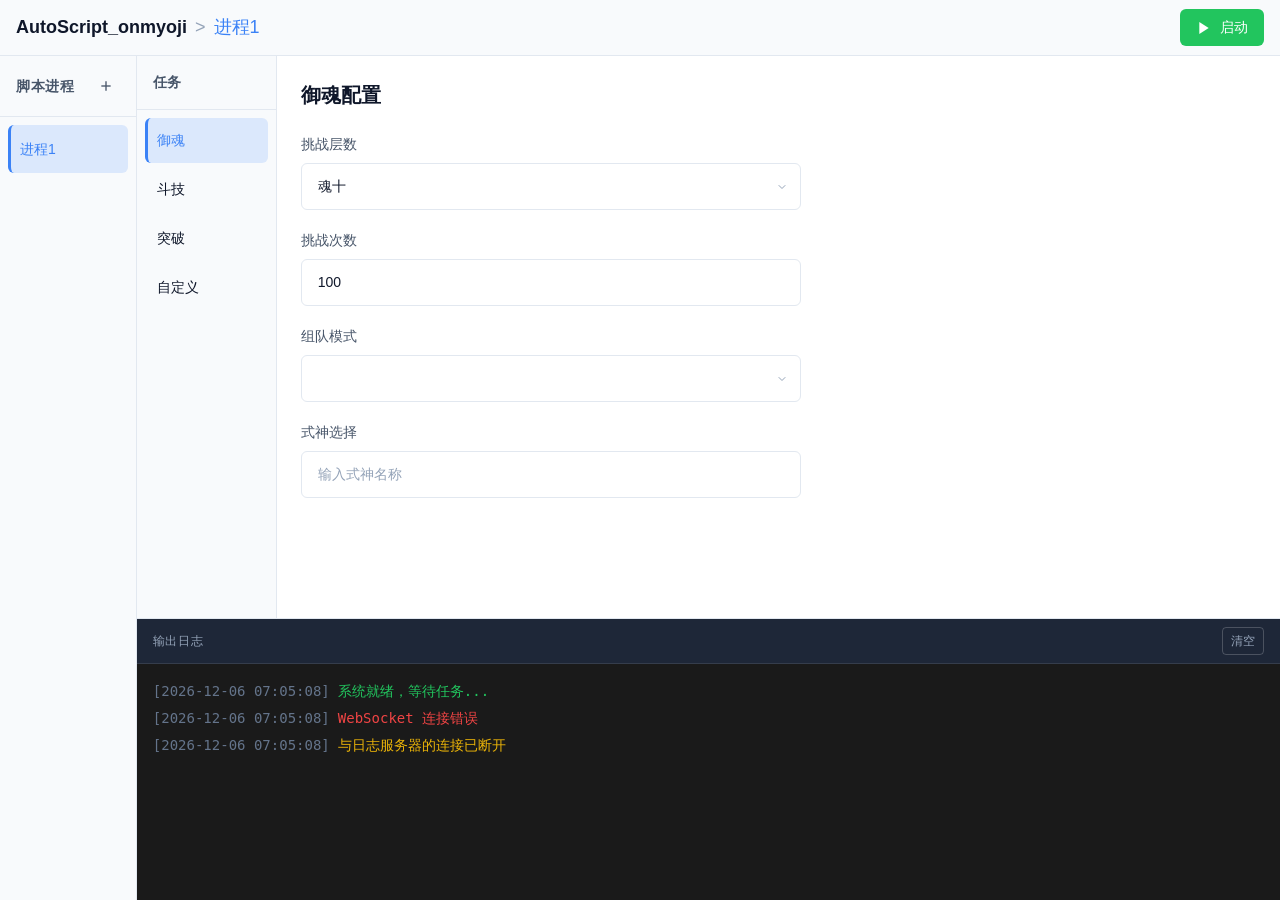
==== templates/index.html @ 451fe502 "first commit" ====
<!DOCTYPE html>
<html lang="zh-CN">
<head>
  <meta charset="UTF-8">
  <meta name="viewport" content="width=device-width, initial-scale=1.0">
  <title>AutoScript_onmyoji</title>
  <!-- 网页图标 -->
  <link rel="icon" href="/static/favicon.ico" type="image/x-icon">
  <!-- CSS 文件 -->
  <link rel="stylesheet" href="/static/css/variables.css">
  <link rel="stylesheet" href="/static/css/reset.css">
  <link rel="stylesheet" href="/static/css/layout.css">
  <link rel="stylesheet" href="/static/css/header.css">
  <link rel="stylesheet" href="/static/css/sidebar-process.css">
  <link rel="stylesheet" href="/static/css/sidebar-task.css">
  <link rel="stylesheet" href="/static/css/content.css">
  <link rel="stylesheet" href="/static/css/terminal.css">
  <link rel="stylesheet" href="/static/css/dialog.css">
  <link rel="stylesheet" href="/static/css/form.css">
</head>
<body>
  <!-- 顶部标题栏 -->
  <header class="header">
    <h1 class="header__title">
      <span class="header__title-main">AutoScript_onmyoji</span>
      <span class="header__title-separator" id="titleSeparator" style="display: none;"> &gt; </span>
      <span class="header__title-process" id="titleProcess"></span>
    </h1>
    <button class="header__start-btn" id="startBtn">
      <svg width="16" height="16" viewBox="0 0 24 24" fill="currentColor">
        <polygon points="5,3 19,12 5,21"></polygon>
      </svg>
      启动
    </button>
  </header>

  <!-- 主容器 -->
  <div class="main-container">
    <!-- 左侧进程侧边栏 -->
    <aside class="sidebar-process">
      <div class="sidebar-process__header">
        <h2 class="sidebar-process__title">脚本进程</h2>
        <button class="sidebar-process__add-btn" id="addProcessBtn" title="添加进程">
          <svg width="16" height="16" viewBox="0 0 24 24" fill="none" stroke="currentColor" stroke-width="2">
            <line x1="12" y1="5" x2="12" y2="19"></line>
            <line x1="5" y1="12" x2="19" y2="12"></line>
          </svg>
        </button>
      </div>
      <ul class="sidebar-process__list" id="processList">
        <!-- 进程列表项由 JavaScript 动态生成 -->
      </ul>
    </aside>

    <!-- 右侧内容区域 -->
    <div class="content-wrapper">
      <!-- 上方 2/3：任务侧边栏和内容 -->
      <div class="content-upper">
        <!-- 任务侧边栏 -->
        <aside class="sidebar-task">
          <h2 class="sidebar-task__title">任务</h2>
          <ul class="sidebar-task__list" id="taskList">
            <li class="sidebar-task__item active" data-task="yuhun">御魂</li>
            <li class="sidebar-task__item" data-task="douji">斗技</li>
            <li class="sidebar-task__item" data-task="tupo">突破</li>
            <li class="sidebar-task__item" data-task="custom">自定义</li>
          </ul>
        </aside>

        <!-- 任务内容区域 -->
        <main class="content-main" id="contentMain">
          <!-- 御魂配置 -->
          <div class="task-panel" id="panel-yuhun">
            <h3 class="task-panel__title">御魂配置</h3>
            <div class="form-group">
              <label class="form-label" for="yuhun-layer">挑战层数</label>
              <select class="form-select" id="yuhun-layer">
                <option value="10">魂十</option>
                <option value="11">魂十一</option>
                <option value="12">魂十二</option>
              </select>
            </div>
            <div class="form-group">
              <label class="form-label" for="yuhun-count">挑战次数</label>
              <input class="form-input" type="number" id="yuhun-count" value="100" min="1">
            </div>
            <div class="form-group">
              <label class="form-label" for="yuhun-team">组队模式</label>
              <select class="form-select" id="yuhun-team">
                <option value="solo">单人</option>
                <option value="leader">队长</option>
                <option value="member">队员</option>
              </select>
            </div>
            <div class="form-group">
              <label class="form-label" for="yuhun-shikigami">式神选择</label>
              <input class="form-input" type="text" id="yuhun-shikigami" placeholder="输入式神名称">
            </div>
          </div>

          <!-- 斗技配置 -->
          <div class="task-panel" id="panel-douji" style="display: none;">
            <h3 class="task-panel__title">斗技配置</h3>
            <div class="form-group">
              <label class="form-label" for="douji-count">挑战次数</label>
              <input class="form-input" type="number" id="douji-count" value="30" min="1">
            </div>
            <div class="form-group">
              <label class="form-label" for="douji-rank">目标段位</label>
              <select class="form-select" id="douji-rank">
                <option value="none">不限</option>
                <option value="gold">黄金</option>
                <option value="platinum">白金</option>
                <option value="diamond">钻石</option>
              </select>
            </div>
            <div class="form-group">
              <label class="form-label" for="douji-refresh">刷新对手</label>
              <select class="form-select" id="douji-refresh">
                <option value="auto">自动</option>
                <option value="manual">手动</option>
              </select>
            </div>
          </div>

          <!-- 突破配置 -->
          <div class="task-panel" id="panel-tupo" style="display: none;">
            <h3 class="task-panel__title">突破配置</h3>
            <div class="form-group">
              <label class="form-label" for="tupo-type">突破类型</label>
              <select class="form-select" id="tupo-type">
                <option value="personal">个人突破</option>
                <option value="realm">阴界之门</option>
              </select>
            </div>
            <div class="form-group">
              <label class="form-label" for="tupo-count">突破次数</label>
              <input class="form-input" type="number" id="tupo-count" value="30" min="1">
            </div>
            <div class="form-group">
              <label class="form-label" for="tupo-target">目标等级</label>
              <select class="form-select" id="tupo-target">
                <option value="any">任意</option>
                <option value="low">低等级优先</option>
                <option value="high">高等级优先</option>
              </select>
            </div>
            <div class="form-group">
              <label class="form-label" for="tupo-refresh">自动刷新</label>
              <select class="form-select" id="tupo-refresh">
                <option value="yes">是</option>
                <option value="no">否</option>
              </select>
            </div>
          </div>

          <!-- 自定义配置 -->
          <div class="task-panel" id="panel-custom" style="display: none;">
            <h3 class="task-panel__title">自定义脚本</h3>
            <p class="task-panel__text">请选择文件夹</p>
            <button class="btn btn--primary" id="selectFileBtn">
              <svg width="16" height="16" viewBox="0 0 24 24" fill="none" stroke="currentColor" stroke-width="2">
                <path d="M22 19a2 2 0 0 1-2 2H4a2 2 0 0 1-2-2V5a2 2 0 0 1 2-2h5l2 3h9a2 2 0 0 1 2 2z"></path>
              </svg>
              打开资源文件夹
            </button>
            <p class="task-panel__folder-path" id="fileName"></p>
          </div>
        </main>
      </div>

      <!-- 下方 1/3：终端界面 -->
      <div class="terminal">
        <div class="terminal__header">
          <span class="terminal__title">输出日志</span>
          <button class="terminal__clear-btn" id="clearTerminalBtn" title="清空日志">清空</button>
        </div>
        <div class="terminal__body" id="terminalBody">
          <div class="terminal__line">[2024-01-15 10:30:00] 系统就绪，等待任务...</div>
        </div>
      </div>
    </div>
  </div>

  <!-- 添加进程对话框 -->
  <div class="dialog-overlay" id="addProcessDialog" style="display: none;">
    <div class="dialog">
      <div class="dialog__header">
        <h3 class="dialog__title">添加进程</h3>
        <button class="dialog__close-btn" id="closeAddDialogBtn">&times;</button>
      </div>
      <div class="dialog__body">
        <div class="form-group">
          <label class="form-label" for="newProcessName">进程名称</label>
          <input class="form-input" type="text" id="newProcessName" placeholder="输入进程名称">
        </div>
      </div>
      <div class="dialog__footer">
        <button class="btn btn--secondary" id="cancelAddBtn">取消</button>
        <button class="btn btn--primary" id="confirmAddBtn">确定</button>
      </div>
    </div>
  </div>

  <!-- 重命名进程对话框 -->
  <div class="dialog-overlay" id="renameProcessDialog" style="display: none;">
    <div class="dialog">
      <div class="dialog__header">
        <h3 class="dialog__title">重命名进程</h3>
        <button class="dialog__close-btn" id="closeRenameDialogBtn">&times;</button>
      </div>
      <div class="dialog__body">
        <div class="form-group">
          <label class="form-label" for="renameProcessName">新名称</label>
          <input class="form-input" type="text" id="renameProcessName" placeholder="输入新名称">
        </div>
      </div>
      <div class="dialog__footer">
        <button class="btn btn--secondary" id="cancelRenameBtn">取消</button>
        <button class="btn btn--primary" id="confirmRenameBtn">确定</button>
      </div>
    </div>
  </div>

  <!-- JavaScript 文件 -->
  <script src="/static/js/state.js"></script>
  <script src="/static/js/process.js"></script>
  <script src="/static/js/task.js"></script>
  <script src="/static/js/terminal.js"></script>
  <script src="/static/js/dialog.js"></script>
  <script src="/static/js/app.js"></script>
</body>
</html>
---- static/css/variables.css ----
/**
 * CSS 变量定义
 * 统一管理颜色、字体、间距等设计标记
 */

:root {
  /* ==================== 颜色系统 ==================== */
  
  /* 主色调 - 蓝色系 */
  --color-primary: #3b82f6;
  --color-primary-hover: #2563eb;
  --color-primary-light: rgba(59, 130, 246, 0.1);
  
  /* 背景色 */
  --color-bg-main: #ffffff;        /* 主背景 - 白色 */
  --color-bg-sidebar: #f8fafc;     /* 侧边栏背景 - 浅灰 */
  --color-bg-content: #ffffff;     /* 内容区背景 - 白色 */
  --color-bg-card: #f1f5f9;        /* 卡片/面板背景 */
  --color-bg-input: #ffffff;       /* 输入框背景 */
  --color-bg-terminal: #1a1a1a;    /* 终端背景 - 深黑 */
  
  /* 文字颜色 */
  --color-text-primary: #0f172a;   /* 主要文字 - 深色 */
  --color-text-secondary: #475569; /* 次要文字 - 灰色 */
  --color-text-muted: #94a3b8;     /* 淡化文字 */
  --color-text-terminal: #e2e8f0;  /* 终端文字 - 浅灰白 */
  
  /* 边框颜色 */
  --color-border: #e2e8f0;
  --color-border-light: #cbd5e1;
  --color-border-focus: #3b82f6;
  
  /* 状态颜色 */
  --color-success: #22c55e;
  --color-warning: #eab308;
  --color-error: #ef4444;
  --color-info: #3b82f6;
  
  /* 选中/高亮 */
  --color-selected: rgba(59, 130, 246, 0.15);
  --color-hover: rgba(0, 0, 0, 0.04);
  
  /* ==================== 字体系统 ==================== */
  
  --font-family-sans: -apple-system, BlinkMacSystemFont, "Segoe UI", Roboto, "Helvetica Neue", Arial, sans-serif;
  --font-family-mono: "SF Mono", "Fira Code", "Fira Mono", "Roboto Mono", Menlo, Monaco, Consolas, monospace;
  
  /* 字体大小 */
  --font-size-xs: 0.75rem;     /* 12px */
  --font-size-sm: 0.875rem;    /* 14px */
  --font-size-base: 1rem;      /* 16px */
  --font-size-lg: 1.125rem;    /* 18px */
  --font-size-xl: 1.25rem;     /* 20px */
  --font-size-2xl: 1.5rem;     /* 24px */
  
  /* 字重 */
  --font-weight-normal: 400;
  --font-weight-medium: 500;
  --font-weight-semibold: 600;
  --font-weight-bold: 700;
  
  /* 行高 */
  --line-height-tight: 1.25;
  --line-height-normal: 1.5;
  --line-height-relaxed: 1.625;
  
  /* ==================== 间距系统 ==================== */
  
  --spacing-1: 0.25rem;   /* 4px */
  --spacing-2: 0.5rem;    /* 8px */
  --spacing-3: 0.75rem;   /* 12px */
  --spacing-4: 1rem;      /* 16px */
  --spacing-5: 1.25rem;   /* 20px */
  --spacing-6: 1.5rem;    /* 24px */
  --spacing-8: 2rem;      /* 32px */
  
  /* ==================== 圆角 ==================== */
  
  --radius-sm: 0.25rem;   /* 4px */
  --radius-md: 0.375rem;  /* 6px */
  --radius-lg: 0.5rem;    /* 8px */
  --radius-xl: 0.75rem;   /* 12px */
  
  /* ==================== 阴影 ==================== */
  
  --shadow-sm: 0 1px 2px 0 rgba(0, 0, 0, 0.05);
  --shadow-md: 0 4px 6px -1px rgba(0, 0, 0, 0.1), 0 2px 4px -2px rgba(0, 0, 0, 0.1);
  --shadow-lg: 0 10px 15px -3px rgba(0, 0, 0, 0.1), 0 4px 6px -4px rgba(0, 0, 0, 0.1);
  --shadow-dialog: 0 25px 50px -12px rgba(0, 0, 0, 0.5);
  
  /* ==================== 过渡动画 ==================== */
  
  --transition-fast: 150ms ease;
  --transition-normal: 200ms ease;
  --transition-slow: 300ms ease;
  
  /* ==================== 尺寸 ==================== */
  
  --header-height: 56px;
  --sidebar-process-width: 200px;
  --sidebar-task-width: 140px;
}
---- static/css/layout.css ----
/**
 * 布局样式
 * 定义整体页面结构
 */

/* 主容器 - 使用 Flexbox 布局 */
.main-container {
  display: flex;
  height: calc(100vh - var(--header-height));
  overflow: hidden;
}

/* 右侧内容包装器 */
.content-wrapper {
  display: flex;
  flex-direction: column;
  flex: 1;
  min-width: 0;
  overflow: hidden;
}

/* 上方 2/3 区域 */
.content-upper {
  display: flex;
  flex: 2;
  min-height: 0;
  overflow: hidden;
}

/* 内容主区域 */
.content-main {
  flex: 1;
  padding: var(--spacing-6);
  background-color: var(--color-bg-content);
  overflow-y: auto;
  min-width: 0;
}

/* ==================== 响应式 - 手机竖屏 ==================== */
@media (max-width: 480px) {
  .main-container {
    flex-direction: column;
    height: calc(100vh - 48px);
  }
  
  .content-upper {
    flex-direction: column;
    flex: 1;
  }
  
  .content-main {
    padding: var(--spacing-4);
  }
}

/* ==================== 响应式 - 平板 ==================== */
@media (min-width: 481px) and (max-width: 768px) {
  .main-container {
    flex-direction: column;
  }
  
  .content-upper {
    flex-direction: row;
    flex: 1;
  }
  
  .content-main {
    padding: var(--spacing-4);
  }
}

/* ==================== 手机横屏 ==================== */
@media (max-height: 500px) and (orientation: landscape) {
  .main-container {
    flex-direction: row;
    height: calc(100vh - 48px);
  }
  
  .content-wrapper {
    flex: 1;
    min-width: 0;
  }
  
  .content-upper {
    flex-direction: row;
    flex: 1;
  }
  
  .content-main {
    flex: 1;
    padding: var(--spacing-3);
    overflow-y: auto;
  }
}
---- static/css/header.css ----
/**
 * 顶部标题栏样式
 */

.header {
  display: flex;
  align-items: center;
  justify-content: space-between;
  height: var(--header-height);
  padding: 0 var(--spacing-4);
  background-color: var(--color-bg-sidebar);
  border-bottom: 1px solid var(--color-border);
  gap: var(--spacing-4);
}

/* 左侧区域 */
.header__left {
  display: flex;
  align-items: center;
  flex: 1;
  min-width: 0;
}

/* 右侧区域 */
.header__right {
  display: flex;
  align-items: center;
  flex-shrink: 0;
}

/* 标题 */
.header__title {
  display: flex;
  align-items: center;
  gap: var(--spacing-2);
  font-size: var(--font-size-lg);
  font-weight: var(--font-weight-semibold);
  color: var(--color-text-primary);
  min-width: 0;
  overflow: hidden;
}

.header__title-main {
  color: var(--color-text-primary);
  white-space: nowrap;
}

.header__title-separator {
  color: var(--color-text-muted);
  font-weight: var(--font-weight-normal);
  flex-shrink: 0;
}

.header__title-process {
  color: var(--color-primary);
  font-weight: var(--font-weight-medium);
  overflow: hidden;
  text-overflow: ellipsis;
  white-space: nowrap;
}

/* 启动按钮 */
.header__start-btn {
  display: flex;
  align-items: center;
  justify-content: center;
  gap: var(--spacing-2);
  padding: var(--spacing-2) var(--spacing-4);
  font-size: var(--font-size-sm);
  font-weight: var(--font-weight-medium);
  color: #ffffff;
  background-color: #22c55e;
  border: none;
  border-radius: var(--radius-md);
  cursor: pointer;
  transition: all var(--transition-fast);
  white-space: nowrap;
}

.header__start-btn:hover {
  background-color: #16a34a;
}

.header__start-btn:active {
  transform: scale(0.98);
}

.header__start-btn svg {
  flex-shrink: 0;
}

/* ==================== 响应式 - 手机 ==================== */
@media (max-width: 480px) {
  .header {
    padding: 0 var(--spacing-3);
    height: 48px;
  }
  
  .header__title {
    font-size: var(--font-size-base);
  }
  
  .header__title-main {
    display: none;
  }
  
  .header__title-separator {
    display: none !important;
  }
  
  .header__title-process {
    font-size: var(--font-size-base);
  }
  
  /* 手机上只显示当前进程名，如果没有则显示简称 */
  .header__title::before {
    content: "AutoScript";
    color: var(--color-text-primary);
    font-weight: var(--font-weight-semibold);
  }
  
  .header__title:has(.header__title-process:not(:empty))::before {
    display: none;
  }
  
  .header__start-btn {
    padding: var(--spacing-2);
  }
  
  .header__start-btn-text {
    display: none;
  }
}

/* 平板适配 */
@media (min-width: 481px) and (max-width: 768px) {
  .header {
    padding: 0 var(--spacing-4);
  }
  
  .header__title {
    font-size: var(--font-size-base);
  }
}
---- static/css/sidebar-process.css ----
/**
 * 脚本进程侧边栏样式
 */

.sidebar-process {
  display: flex;
  flex-direction: column;
  width: auto;
  min-width: 120px;
  max-width: 280px;
  background-color: var(--color-bg-sidebar);
  border-right: 1px solid var(--color-border);
}

/* 侧边栏头部 */
.sidebar-process__header {
  display: flex;
  align-items: center;
  justify-content: space-between;
  padding: var(--spacing-4);
  border-bottom: 1px solid var(--color-border);
}

.sidebar-process__title {
  font-size: var(--font-size-sm);
  font-weight: var(--font-weight-semibold);
  color: var(--color-text-secondary);
  text-transform: uppercase;
  letter-spacing: 0.05em;
}

/* 添加按钮 */
.sidebar-process__add-btn {
  display: flex;
  align-items: center;
  justify-content: center;
  width: 28px;
  height: 28px;
  color: var(--color-text-secondary);
  border-radius: var(--radius-md);
  transition: all var(--transition-fast);
}

.sidebar-process__add-btn:hover {
  color: var(--color-text-primary);
  background-color: var(--color-hover);
}

/* 进程列表 */
.sidebar-process__list {
  flex: 1;
  overflow-y: auto;
  padding: var(--spacing-2);
}

/* 进程列表项 */
.sidebar-process__item {
  display: flex;
  align-items: center;
  justify-content: space-between;
  padding: var(--spacing-3) var(--spacing-3);
  margin-bottom: var(--spacing-1);
  border-radius: var(--radius-md);
  cursor: pointer;
  transition: all var(--transition-fast);
}

.sidebar-process__item:hover {
  background-color: var(--color-hover);
}

/* 选中状态 */
.sidebar-process__item.active {
  background-color: var(--color-selected);
  border-left: 3px solid var(--color-primary);
  padding-left: calc(var(--spacing-3) - 3px);
}

.sidebar-process__item.active .sidebar-process__item-name {
  color: var(--color-primary);
  font-weight: var(--font-weight-medium);
}

/* 进程名称 */
.sidebar-process__item-name {
  font-size: var(--font-size-sm);
  color: var(--color-text-primary);
  white-space: nowrap;
  padding-right: var(--spacing-2);
}

/* 操作按钮组 */
.sidebar-process__item-actions {
  display: flex;
  gap: var(--spacing-1);
  opacity: 0;
  transition: opacity var(--transition-fast);
}

.sidebar-process__item:hover .sidebar-process__item-actions {
  opacity: 1;
}

/* 单个操作按钮 */
.sidebar-process__action-btn {
  display: flex;
  align-items: center;
  justify-content: center;
  width: 24px;
  height: 24px;
  color: var(--color-text-muted);
  border-radius: var(--radius-sm);
  transition: all var(--transition-fast);
}

.sidebar-process__action-btn:hover {
  color: var(--color-text-primary);
  background-color: var(--color-bg-card);
}

/* 删除按钮悬停效果 */
.sidebar-process__action-btn--delete:hover {
  color: var(--color-error);
}

/* ==================== 响应式 - 手机竖屏 ==================== */
@media (max-width: 480px) {
  .sidebar-process {
    width: 100%;
    max-width: none;
    min-width: auto;
    max-height: 140px;
    border-right: none;
    border-bottom: 1px solid var(--color-border);
  }
  
  .sidebar-process__header {
    padding: var(--spacing-3);
  }
  
  .sidebar-process__list {
    display: flex;
    flex-wrap: wrap;
    gap: var(--spacing-2);
    padding: var(--spacing-2) var(--spacing-3);
  }
  
  .sidebar-process__item {
    flex: 0 0 auto;
    padding: var(--spacing-2) var(--spacing-3);
    margin-bottom: 0;
  }
  
  .sidebar-process__item-actions {
    opacity: 1;
    margin-left: var(--spacing-2);
  }
}

/* ==================== 响应式 - 平板 ==================== */
@media (min-width: 481px) and (max-width: 768px) {
  .sidebar-process {
    width: 100%;
    max-width: none;
    min-width: auto;
    max-height: 160px;
    border-right: none;
    border-bottom: 1px solid var(--color-border);
  }
  
  .sidebar-process__list {
    display: flex;
    flex-wrap: wrap;
    gap: var(--spacing-2);
  }
  
  .sidebar-process__item {
    flex: 0 0 auto;
    margin-bottom: 0;
  }
}

/* ==================== 手机横屏 ==================== */
@media (max-height: 500px) and (orientation: landscape) {
  .sidebar-process {
    width: auto;
    min-width: 100px;
    max-width: 160px;
    max-height: none;
    height: 100%;
    border-bottom: none;
    border-right: 1px solid var(--color-border);
  }
  
  .sidebar-process__header {
    padding: var(--spacing-2);
  }
  
  .sidebar-process__title {
    font-size: var(--font-size-xs);
  }
  
  .sidebar-process__list {
    display: block;
    padding: var(--spacing-1);
  }
  
  .sidebar-process__item {
    padding: var(--spacing-2);
  }
  
  .sidebar-process__item-name {
    font-size: var(--font-size-xs);
  }
}
---- static/css/sidebar-task.css ----
/**
 * 任务侧边栏样式
 */

.sidebar-task {
  display: flex;
  flex-direction: column;
  width: var(--sidebar-task-width);
  min-width: var(--sidebar-task-width);
  background-color: var(--color-bg-sidebar);
  border-right: 1px solid var(--color-border);
}

/* 侧边栏标题 */
.sidebar-task__title {
  padding: var(--spacing-4);
  font-size: var(--font-size-sm);
  font-weight: var(--font-weight-semibold);
  color: var(--color-text-secondary);
  text-transform: uppercase;
  letter-spacing: 0.05em;
  border-bottom: 1px solid var(--color-border);
}

/* 任务列表 */
.sidebar-task__list {
  flex: 1;
  overflow-y: auto;
  padding: var(--spacing-2);
}

/* 任务列表项 */
.sidebar-task__item {
  padding: var(--spacing-3);
  margin-bottom: var(--spacing-1);
  font-size: var(--font-size-sm);
  color: var(--color-text-primary);
  border-radius: var(--radius-md);
  cursor: pointer;
  transition: all var(--transition-fast);
}

.sidebar-task__item:hover {
  background-color: var(--color-hover);
}

/* 选中状态 */
.sidebar-task__item.active {
  background-color: var(--color-selected);
  color: var(--color-primary);
  font-weight: var(--font-weight-medium);
  border-left: 3px solid var(--color-primary);
  padding-left: calc(var(--spacing-3) - 3px);
}

/* ==================== 响应式 - 手机竖屏 ==================== */
@media (max-width: 480px) {
  .sidebar-task {
    width: 100%;
    min-width: auto;
    max-height: 50px;
    border-right: none;
    border-bottom: 1px solid var(--color-border);
  }
  
  .sidebar-task__title {
    display: none;
  }
  
  .sidebar-task__list {
    display: flex;
    gap: var(--spacing-1);
    padding: var(--spacing-2);
    overflow-x: auto;
    overflow-y: hidden;
  }
  
  .sidebar-task__item {
    flex: 0 0 auto;
    padding: var(--spacing-2) var(--spacing-3);
    margin-bottom: 0;
    white-space: nowrap;
  }
  
  .sidebar-task__item.active {
    border-left: none;
    border-bottom: 2px solid var(--color-primary);
    padding-left: var(--spacing-3);
    padding-bottom: calc(var(--spacing-2) - 2px);
  }
}

/* ==================== 响应式 - 平板 ==================== */
@media (min-width: 481px) and (max-width: 768px) {
  .sidebar-task {
    width: 120px;
    min-width: 120px;
  }
  
  .sidebar-task__title {
    padding: var(--spacing-3);
  }
}

/* ==================== 手机横屏 ==================== */
@media (max-height: 500px) and (orientation: landscape) {
  .sidebar-task {
    width: auto;
    min-width: 80px;
    max-width: 100px;
  }
  
  .sidebar-task__title {
    padding: var(--spacing-2);
    font-size: var(--font-size-xs);
  }
  
  .sidebar-task__list {
    padding: var(--spacing-1);
  }
  
  .sidebar-task__item {
    padding: var(--spacing-2);
    font-size: var(--font-size-xs);
  }
}
---- static/css/content.css ----
/**
 * 内容区域样式
 * 任务配置面板
 */

/* 任务面板 */
.task-panel {
  max-width: 500px;
}

/* 面板标题 */
.task-panel__title {
  margin-bottom: var(--spacing-6);
  font-size: var(--font-size-xl);
  font-weight: var(--font-weight-semibold);
  color: var(--color-text-primary);
}

/* 面板文本 */
.task-panel__text {
  margin-bottom: var(--spacing-4);
  font-size: var(--font-size-base);
  color: var(--color-text-secondary);
}

/* 文件夹路径显示 */
.task-panel__folder-path {
  margin-top: var(--spacing-4);
  padding: var(--spacing-3);
  font-family: var(--font-family-mono);
  font-size: var(--font-size-sm);
  color: var(--color-text-secondary);
  background-color: var(--color-bg-card);
  border-radius: var(--radius-md);
  word-break: break-all;
}

.task-panel__folder-path:empty {
  display: none;
}

/* ==================== 响应式 - 手机竖屏 ==================== */
@media (max-width: 480px) {
  .task-panel {
    max-width: none;
  }
  
  .task-panel__title {
    margin-bottom: var(--spacing-4);
    font-size: var(--font-size-lg);
  }
  
  .task-panel__text {
    font-size: var(--font-size-sm);
  }
}

/* ==================== 手机横屏 ==================== */
@media (max-height: 500px) and (orientation: landscape) {
  .task-panel__title {
    margin-bottom: var(--spacing-3);
    font-size: var(--font-size-base);
  }
  
  .task-panel__text {
    margin-bottom: var(--spacing-2);
    font-size: var(--font-size-sm);
  }
}
---- static/css/terminal.css ----
/**
 * 终端界面样式
 * 类终端的日志输出界面
 */

.terminal {
  display: flex;
  flex-direction: column;
  flex: 1;
  min-height: 150px;
  background-color: var(--color-bg-terminal);
  border-top: 1px solid var(--color-border);
}

/* 终端头部 */
.terminal__header {
  display: flex;
  align-items: center;
  justify-content: space-between;
  padding: var(--spacing-2) var(--spacing-4);
  background-color: rgba(30, 41, 59, 0.9);
  border-bottom: 1px solid rgba(255, 255, 255, 0.1);
}

.terminal__title {
  font-size: var(--font-size-xs);
  font-weight: var(--font-weight-medium);
  color: #94a3b8;
  text-transform: uppercase;
  letter-spacing: 0.05em;
}

.terminal__clear-btn {
  padding: var(--spacing-1) var(--spacing-2);
  font-size: var(--font-size-xs);
  color: #94a3b8;
  background-color: transparent;
  border: 1px solid rgba(255, 255, 255, 0.2);
  border-radius: var(--radius-sm);
  transition: all var(--transition-fast);
}

.terminal__clear-btn:hover {
  color: #e2e8f0;
  border-color: rgba(255, 255, 255, 0.4);
}

/* 终端主体 */
.terminal__body {
  flex: 1;
  padding: var(--spacing-4);
  overflow-y: auto;
  font-family: var(--font-family-mono);
  font-size: var(--font-size-sm);
  line-height: var(--line-height-relaxed);
}

/* 日志行 */
.terminal__line {
  color: var(--color-text-terminal);
  margin-bottom: var(--spacing-1);
  word-break: break-all;
}

/* 不同类型的日志 */
.terminal__line--info {
  color: var(--color-info);
}

.terminal__line--warning {
  color: var(--color-warning);
}

.terminal__line--error {
  color: var(--color-error);
}

.terminal__line--success {
  color: var(--color-success);
}

/* 时间戳样式 */
.terminal__timestamp {
  color: #64748b;
  margin-right: var(--spacing-2);
}

/* ==================== 响应式 - 手机竖屏 ==================== */
@media (max-width: 480px) {
  .terminal {
    min-height: 120px;
    max-height: 200px;
  }
  
  .terminal__header {
    padding: var(--spacing-2) var(--spacing-3);
  }
  
  .terminal__body {
    padding: var(--spacing-3);
    font-size: var(--font-size-xs);
  }
}

/* ==================== 响应式 - 平板 ==================== */
@media (min-width: 481px) and (max-width: 768px) {
  .terminal {
    min-height: 150px;
    max-height: 250px;
  }
}

/* ==================== 手机横屏 ==================== */
@media (max-height: 500px) and (orientation: landscape) {
  .terminal {
    flex: 0 0 30%;
    min-height: 80px;
    max-height: 120px;
  }
  
  .terminal__header {
    padding: var(--spacing-1) var(--spacing-2);
  }
  
  .terminal__body {
    padding: var(--spacing-2);
    font-size: var(--font-size-xs);
  }
}
---- static/css/dialog.css ----
/**
 * 对话框样式
 * 弹出窗口和模态框
 */

/* 遮罩层 */
.dialog-overlay {
  position: fixed;
  inset: 0;
  display: flex;
  align-items: center;
  justify-content: center;
  background-color: rgba(0, 0, 0, 0.6);
  z-index: 1000;
  animation: fadeIn var(--transition-fast);
}

/* 对话框容器 */
.dialog {
  width: 100%;
  max-width: 400px;
  margin: var(--spacing-4);
  background-color: var(--color-bg-sidebar);
  border: 1px solid var(--color-border);
  border-radius: var(--radius-xl);
  box-shadow: var(--shadow-dialog);
  animation: slideIn var(--transition-normal);
}

/* 对话框头部 */
.dialog__header {
  display: flex;
  align-items: center;
  justify-content: space-between;
  padding: var(--spacing-4) var(--spacing-6);
  border-bottom: 1px solid var(--color-border);
}

.dialog__title {
  font-size: var(--font-size-lg);
  font-weight: var(--font-weight-semibold);
  color: var(--color-text-primary);
}

.dialog__close-btn {
  display: flex;
  align-items: center;
  justify-content: center;
  width: 32px;
  height: 32px;
  font-size: var(--font-size-xl);
  color: var(--color-text-muted);
  border-radius: var(--radius-md);
  transition: all var(--transition-fast);
}

.dialog__close-btn:hover {
  color: var(--color-text-primary);
  background-color: var(--color-hover);
}

/* 对话框主体 */
.dialog__body {
  padding: var(--spacing-6);
}

/* 对话框底部 */
.dialog__footer {
  display: flex;
  justify-content: flex-end;
  gap: var(--spacing-3);
  padding: var(--spacing-4) var(--spacing-6);
  border-top: 1px solid var(--color-border);
}

/* 动画 */
@keyframes fadeIn {
  from {
    opacity: 0;
  }
  to {
    opacity: 1;
  }
}

@keyframes slideIn {
  from {
    opacity: 0;
    transform: scale(0.95) translateY(-10px);
  }
  to {
    opacity: 1;
    transform: scale(1) translateY(0);
  }
}

/* ==================== 响应式 - 手机 ==================== */
@media (max-width: 480px) {
  .dialog {
    max-width: none;
    margin: var(--spacing-3);
    border-radius: var(--radius-lg);
  }
  
  .dialog__header {
    padding: var(--spacing-3) var(--spacing-4);
  }
  
  .dialog__title {
    font-size: var(--font-size-base);
  }
  
  .dialog__body {
    padding: var(--spacing-4);
  }
  
  .dialog__footer {
    padding: var(--spacing-3) var(--spacing-4);
    flex-direction: column;
  }
  
  .dialog__footer .btn {
    width: 100%;
  }
}
---- static/css/form.css ----
/**
 * 表单元素样式
 * 输入框、选择框、按钮等
 */

/* 表单组 */
.form-group {
  margin-bottom: var(--spacing-5);
}

/* 标签 */
.form-label {
  display: block;
  margin-bottom: var(--spacing-2);
  font-size: var(--font-size-sm);
  font-weight: var(--font-weight-medium);
  color: var(--color-text-secondary);
}

/* 输入框 */
.form-input {
  width: 100%;
  padding: var(--spacing-3) var(--spacing-4);
  font-size: var(--font-size-sm);
  color: var(--color-text-primary);
  background-color: var(--color-bg-input);
  border: 1px solid var(--color-border);
  border-radius: var(--radius-md);
  outline: none;
  transition: all var(--transition-fast);
}

.form-input:hover {
  border-color: var(--color-border-light);
}

.form-input:focus {
  border-color: var(--color-border-focus);
  box-shadow: 0 0 0 2px var(--color-primary-light);
}

.form-input::placeholder {
  color: var(--color-text-muted);
}

/* 选择框 */
.form-select {
  width: 100%;
  padding: var(--spacing-3) var(--spacing-4);
  font-size: var(--font-size-sm);
  color: var(--color-text-primary);
  background-color: var(--color-bg-input);
  border: 1px solid var(--color-border);
  border-radius: var(--radius-md);
  outline: none;
  cursor: pointer;
  transition: all var(--transition-fast);
  appearance: none;
  background-image: url("data:image/svg+xml,%3Csvg xmlns='http://www.w3.org/2000/svg' width='12' height='12' viewBox='0 0 24 24' fill='none' stroke='%2394a3b8' stroke-width='2' stroke-linecap='round' stroke-linejoin='round'%3E%3Cpolyline points='6 9 12 15 18 9'%3E%3C/polyline%3E%3C/svg%3E");
  background-repeat: no-repeat;
  background-position: right var(--spacing-3) center;
  padding-right: var(--spacing-8);
}

.form-select:hover {
  border-color: var(--color-border-light);
}

.form-select:focus {
  border-color: var(--color-border-focus);
  box-shadow: 0 0 0 2px var(--color-primary-light);
}

/* 选择框选项 */
.form-select option {
  background-color: var(--color-bg-sidebar);
  color: var(--color-text-primary);
}

/* 按钮基础样式 */
.btn {
  display: inline-flex;
  align-items: center;
  justify-content: center;
  gap: var(--spacing-2);
  padding: var(--spacing-3) var(--spacing-5);
  font-size: var(--font-size-sm);
  font-weight: var(--font-weight-medium);
  border-radius: var(--radius-md);
  transition: all var(--transition-fast);
  cursor: pointer;
}

/* 主要按钮 */
.btn--primary {
  color: var(--color-text-primary);
  background-color: var(--color-primary);
  border: none;
}

.btn--primary:hover {
  background-color: var(--color-primary-hover);
}

/* 次要按钮 */
.btn--secondary {
  color: var(--color-text-primary);
  background-color: transparent;
  border: 1px solid var(--color-border);
}

.btn--secondary:hover {
  background-color: var(--color-hover);
  border-color: var(--color-border-light);
}

/* 禁用状态 */
.btn:disabled {
  opacity: 0.5;
  cursor: not-allowed;
}

/* ==================== 响应式 - 手机竖屏 ==================== */
@media (max-width: 480px) {
  .form-group {
    margin-bottom: var(--spacing-4);
  }
  
  .form-input,
  .form-select {
    padding: var(--spacing-2) var(--spacing-3);
    font-size: var(--font-size-base);
  }
  
  .btn {
    padding: var(--spacing-2) var(--spacing-4);
    width: 100%;
  }
}

/* ==================== 手机横屏 ==================== */
@media (max-height: 500px) and (orientation: landscape) {
  .form-group {
    margin-bottom: var(--spacing-3);
  }
  
  .form-label {
    font-size: var(--font-size-xs);
    margin-bottom: var(--spacing-1);
  }
  
  .form-input,
  .form-select {
    padding: var(--spacing-2);
    font-size: var(--font-size-xs);
  }
  
  .btn {
    padding: var(--spacing-2) var(--spacing-3);
    font-size: var(--font-size-xs);
  }
}
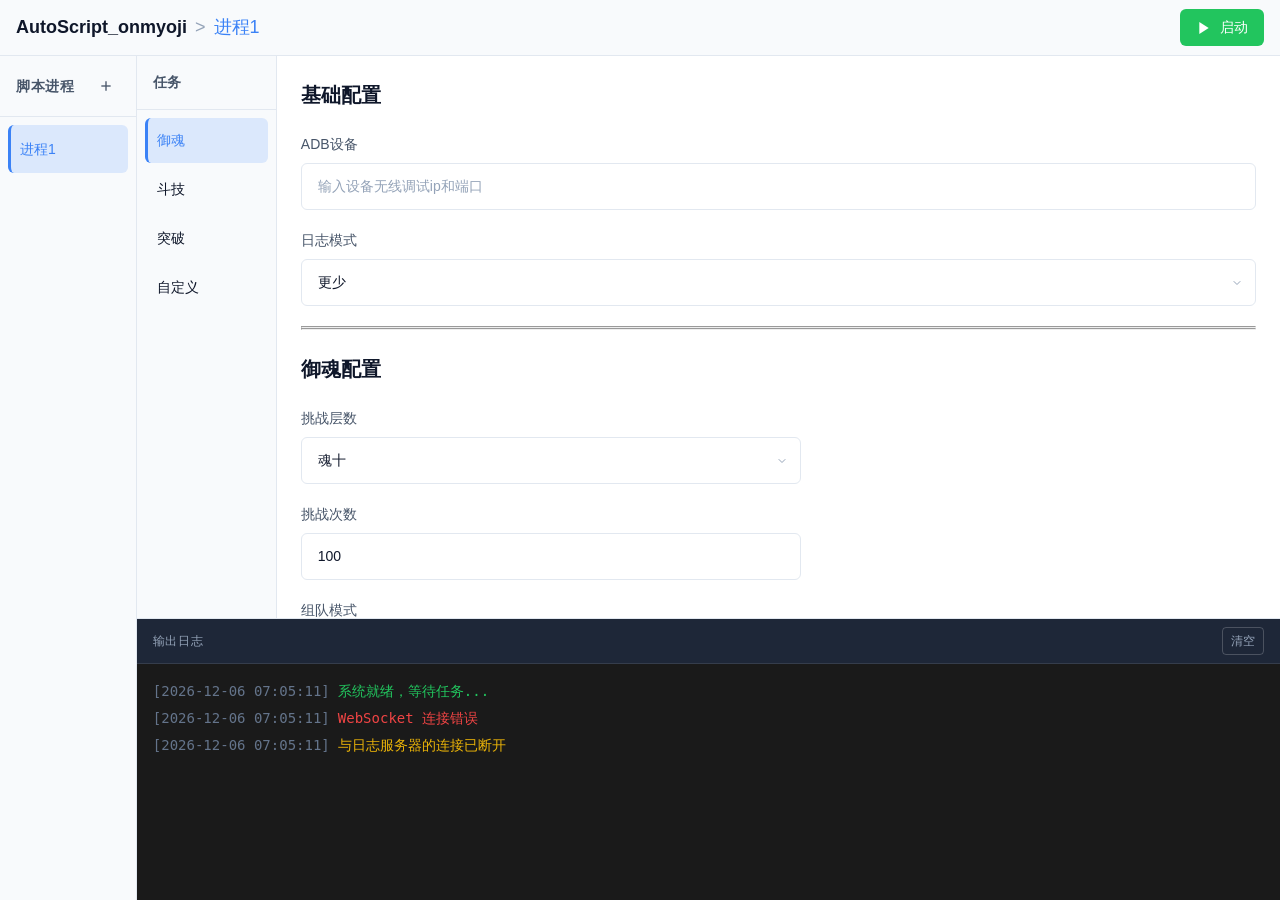
==== commit d8803e38: "demo" ====
--- a/templates/index.html
+++ b/templates/index.html
@@ -69,6 +69,22 @@
 
         <!-- 任务内容区域 -->
         <main class="content-main" id="contentMain">
+          <!-- 基础配置 -->
+          
+          <h3 class="task-panel__title">基础配置</h3>
+          <div class="form-group">
+            <label class="form-label" for="base-device">ADB设备</label>
+            <input class="form-input" type="text" id="base-device" placeholder="输入设备无线调试ip和端口">
+          </div>
+          <div class="form-group">
+            <label class="form-label" for="base-mode">日志模式</label>
+            <select class="form-select" id="base-mode">
+              <option value="less">更少</option>
+              <option value="more">更多</option>
+            </select>
+          </div>
+          <hr><hr><br>
+
           <!-- 御魂配置 -->
           <div class="task-panel" id="panel-yuhun">
             <h3 class="task-panel__title">御魂配置</h3>
@@ -228,6 +244,6 @@
   <script src="/static/js/task.js"></script>
   <script src="/static/js/terminal.js"></script>
   <script src="/static/js/dialog.js"></script>
-  <script src="/static/js/app.js"></script>
+  <script src="/static/js/app.js?"></script>
 </body>
 </html>
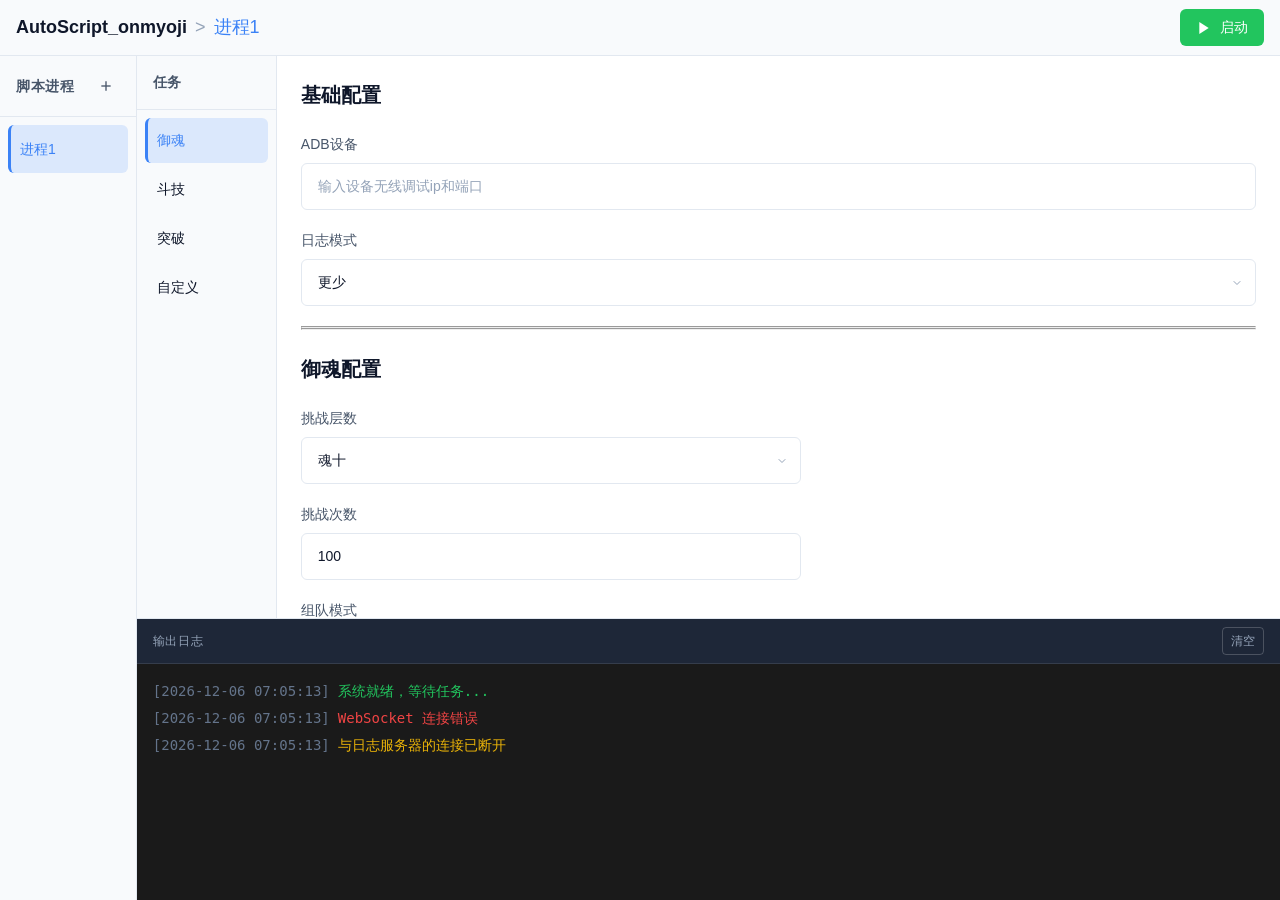
==== commit 12d0ecb1: "暂时补全了外层的逻辑 Co-authored-by: Copilot <copilot@github.com>" ====
--- a/templates/index.html
+++ b/templates/index.html
@@ -242,8 +242,8 @@
   <script src="/static/js/state.js"></script>
   <script src="/static/js/process.js"></script>
   <script src="/static/js/task.js"></script>
-  <script src="/static/js/terminal.js"></script>
+  <script src="/static/js/terminal.js?555"></script>
   <script src="/static/js/dialog.js"></script>
-  <script src="/static/js/app.js?"></script>
+  <script src="/static/js/app.js?5555"></script>
 </body>
 </html>
